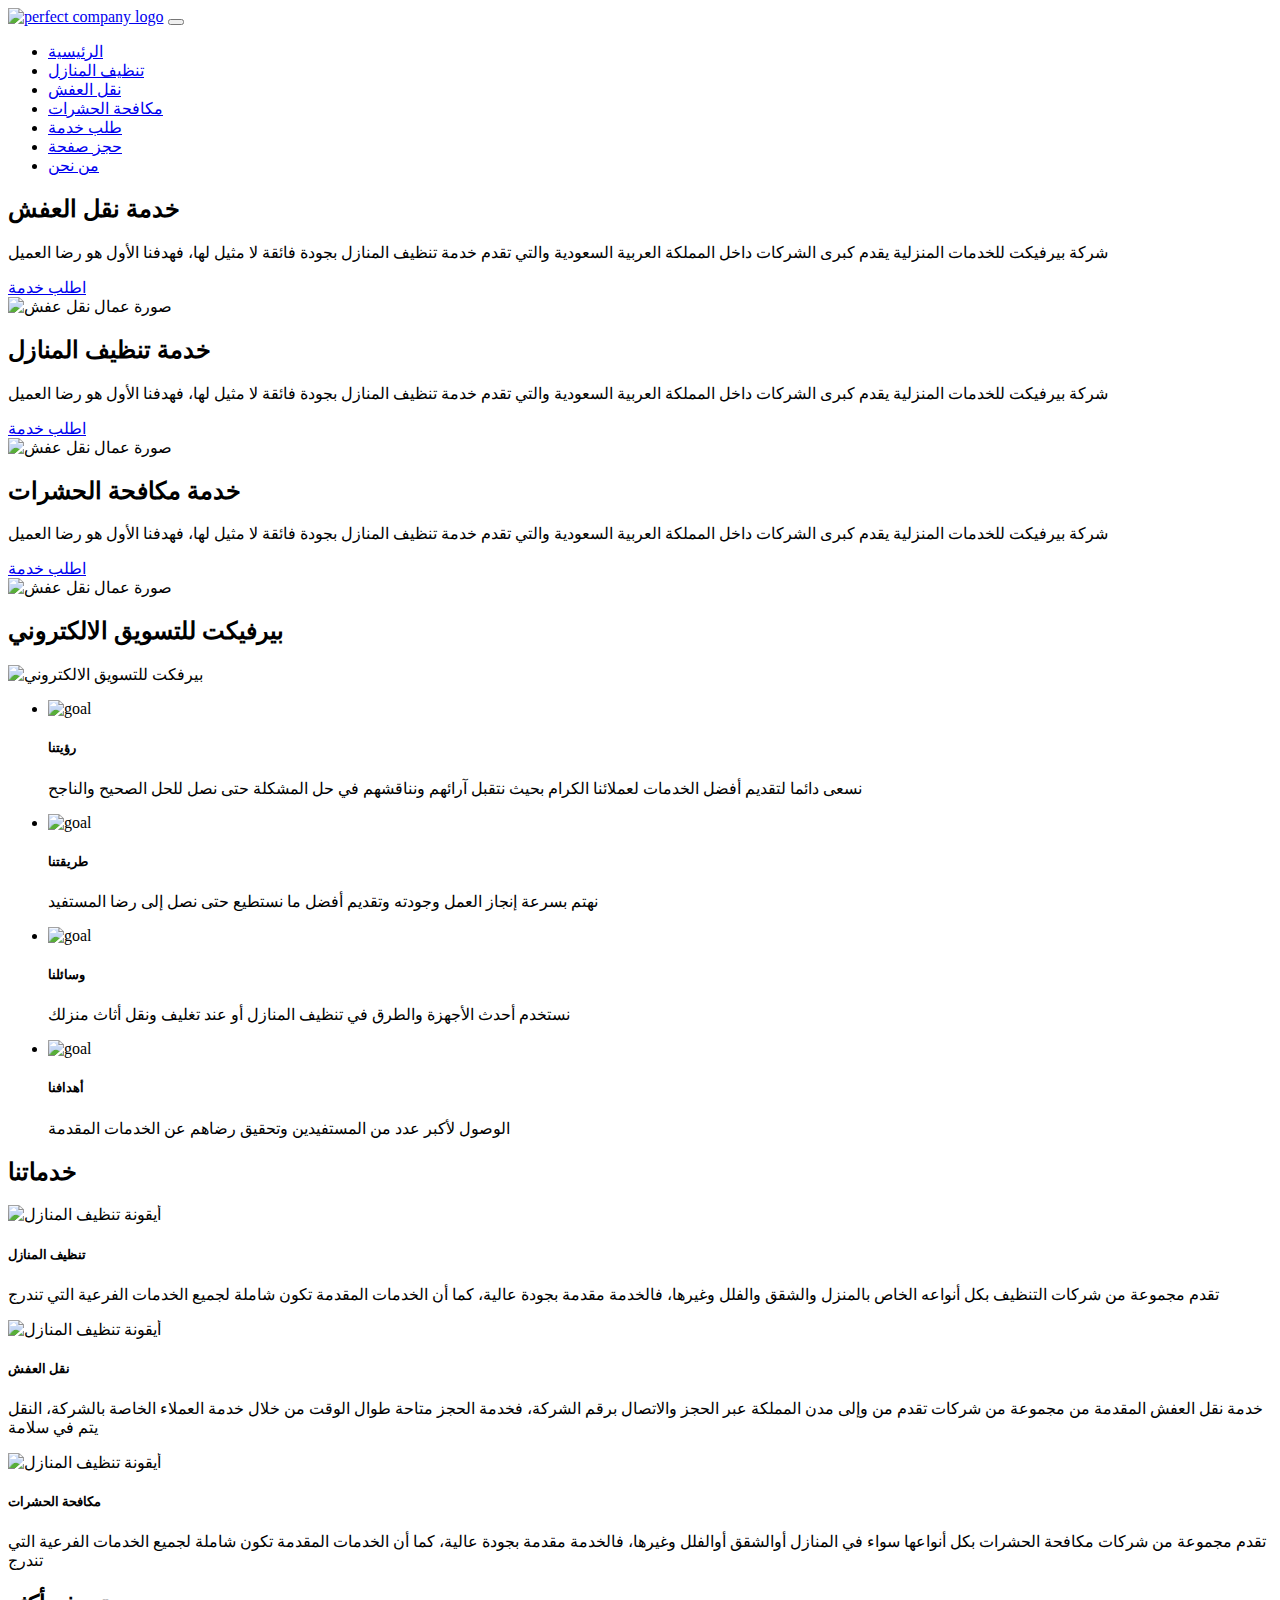
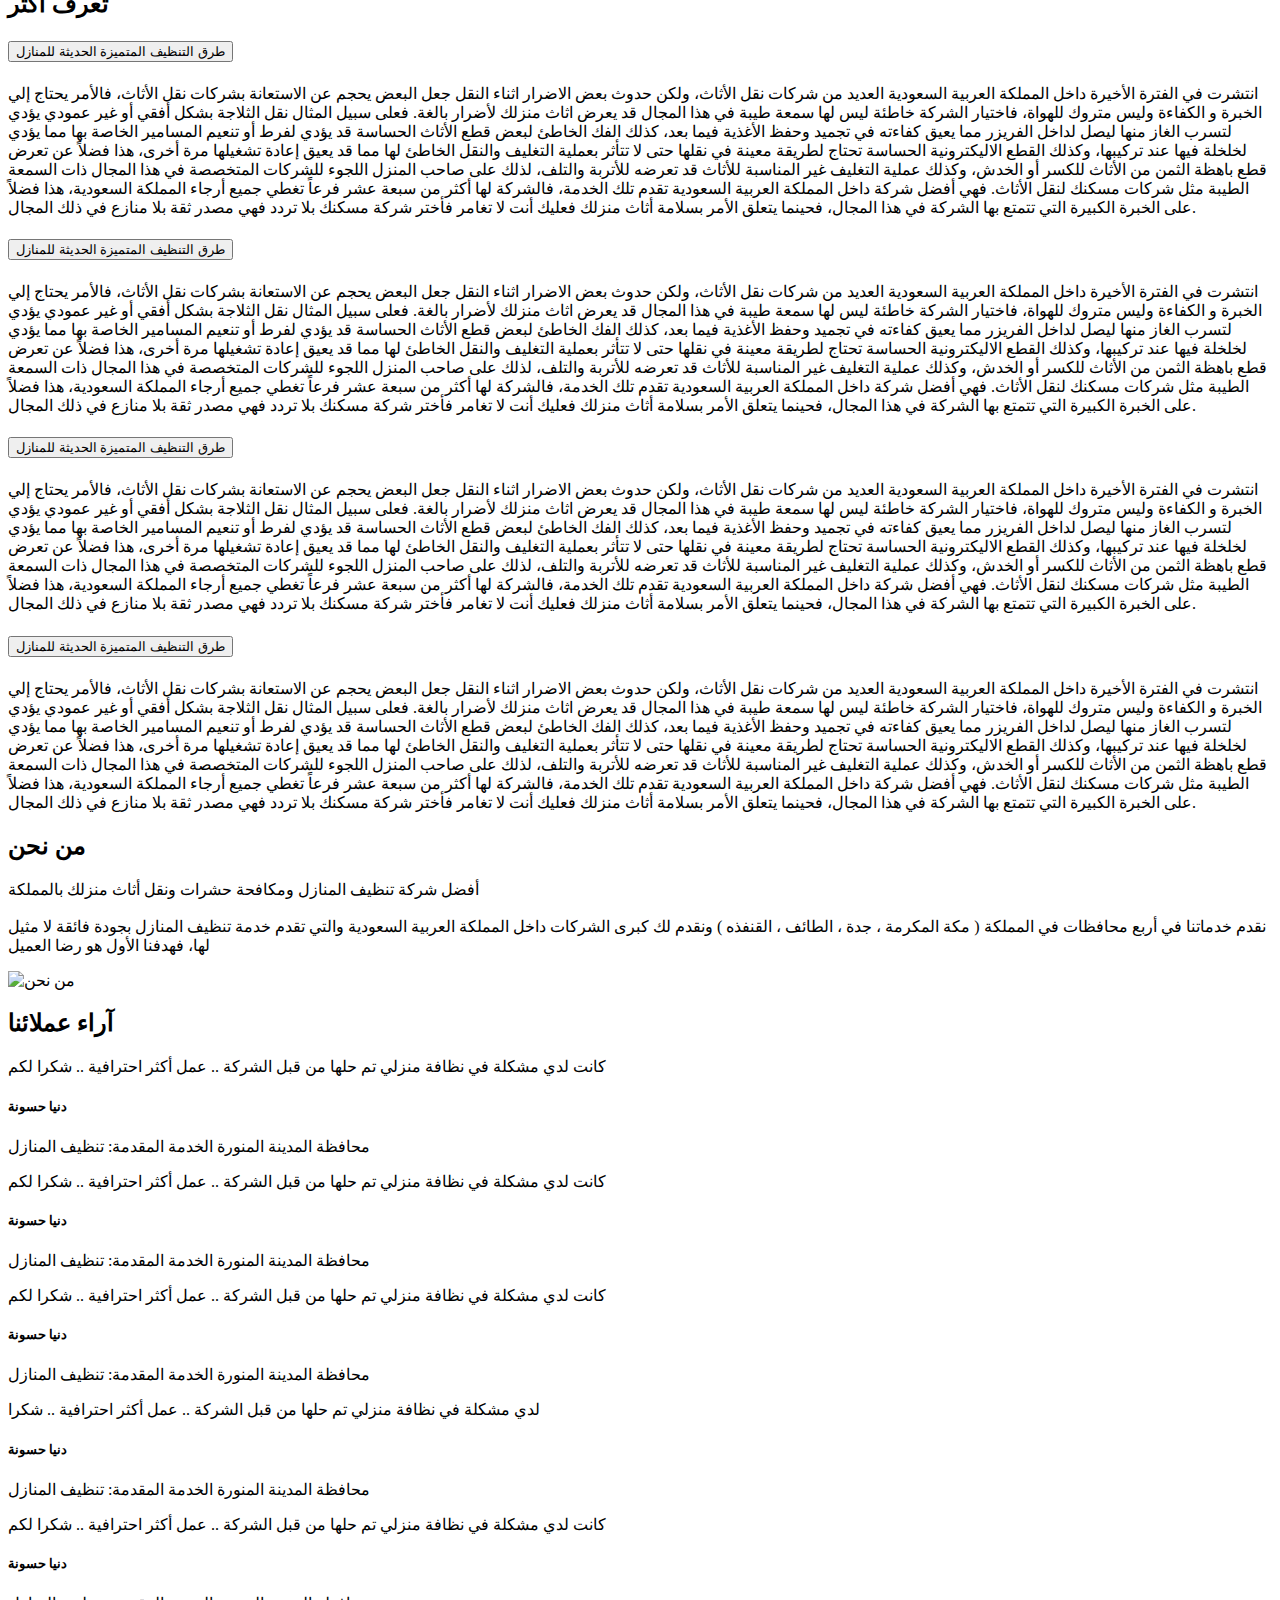
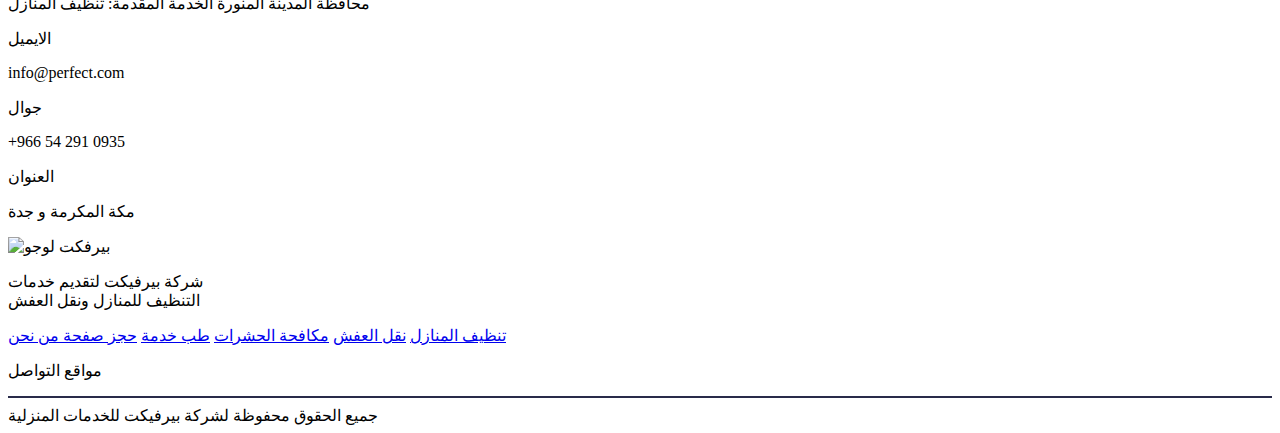
==== index.html @ 9c20b89b "First commit upload files" ====
<!DOCTYPE html>
<html lang="en">

<head>
  <meta charset="UTF-8">
  <meta name="viewport" content="width=device-width, initial-scale=1.0">
  <meta http-equiv="X-UA-Compatible" content="ie=edge">
  <link rel="stylesheet" href="css/bootstrap.css">
  <link rel="stylesheet" href="css/all.css">
  <link rel="stylesheet" href="css/owl.carousel.css">
  <link rel="stylesheet" href="css/style.css">
  <title> شركة بيرفكت</title>
</head>

<body>

  <!-- NavBar Start -->
  <nav class="navbar navbar-expand-lg navbar-light ">
    <div class="container">
      <a class="navbar-brand" href="index.html"><img src="./img/Logo - icon.png" alt="perfect company logo"></a>
      <button class="navbar-toggler" type="button" data-toggle="collapse" data-target="#navbarNavDropdown"
        aria-controls="navbarNavDropdown" aria-expanded="false" aria-label="Toggle navigation">
        <span class="navbar-toggler-icon"></span>
      </button>
      <div class="collapse navbar-collapse" id="navbarNavDropdown">
        <ul class="navbar-nav mr-auto">
          <li class="nav-item active">
            <a class="nav-link" href="index.html">الرئيسية <span class="sr-only"></span></a>
          </li>
          <li class="nav-item">
            <a class="nav-link" href="#">تنظيف المنازل </a>
          </li>
          <li class="nav-item">
            <a class="nav-link" href="#">نقل العفش</a>
          </li>
          <li class="nav-item">
            <a class="nav-link" href="#">مكافحة الحشرات </a>
          </li>
          <li class="nav-item">
            <a class="nav-link" href="Service-request.html">طلب خدمة</a>
          </li>
          <li class="nav-item">
            <a class="nav-link" href="booking.html">حجز صفحة</a>
          </li>
          <li class="nav-item">
            <a class="nav-link" href="aboutUs.html">من نحن</a>
          </li>
        </ul>
      </div>
    </div>
  </nav>

  <!-- NavBar End -->

  <!-- Header Start -->
  <header>
    <section class="slider">
      <div class="container">
        <div class="owl-carousel mt-5" id="header-slider">
          <div class="item">
            <div class="row align-items-center">
              <div class="col-md-6">
                <div class="text">
                  <h2 class="main-title">خدمة نقل العفش</h2>
                  <p>
                    شركة بيرفيكت للخدمات المنزلية يقدم كبرى الشركات داخل المملكة العربية السعودية والتي تقدم خدمة تنظيف
                    المنازل بجودة فائقة لا مثيل لها، فهدفنا الأول هو رضا العميل
                  </p>
                  <a href="#" class="btn service-btn">اطلب خدمة</a>
                </div>
              </div>
              <div class="col-md-6">
                <div class="header-img">
                  <img src="./img/move.png" alt="صورة عمال نقل عفش">
                </div>
              </div>
            </div>
          </div>
          <div class="item">
            <div class="row align-items-center">
              <div class="col-md-6">
                <div class="text">
                  <h2 class="main-title">خدمة تنظيف المنازل</h2>
                  <p>
                    شركة بيرفيكت للخدمات المنزلية يقدم كبرى الشركات داخل المملكة العربية السعودية والتي تقدم خدمة تنظيف
                    المنازل بجودة فائقة لا مثيل لها، فهدفنا الأول هو رضا العميل
                  </p>
                  <a href="#" class="service-btn btn">اطلب خدمة</a>
                </div>
              </div>
              <div class="col-md-6">
                <div class="header-img">
                  <img src="./img/cleaning.png" alt="صورة عمال نقل عفش">
                </div>
              </div>
            </div>
          </div>
          <div class="item">
            <div class="row align-items-center">
              <div class="col-md-6">
                <div class="text">
                  <h2 class="main-title">خدمة مكافحة الحشرات </h2>
                  <p>
                    شركة بيرفيكت للخدمات المنزلية يقدم كبرى الشركات داخل المملكة العربية السعودية والتي تقدم خدمة تنظيف
                    المنازل بجودة فائقة لا مثيل لها، فهدفنا الأول هو رضا العميل
                  </p>
                  <a href="#" class="service-btn btn">اطلب خدمة</a>
                </div>
              </div>
              <div class="col-md-6">
                <div class="header-img">
                  <img src="./img/Layer 0.png" alt="صورة عمال نقل عفش">
                </div>
              </div>
            </div>
          </div>
        </div>
      </div>
    </section>
  </header>
  <!-- Header End -->
  <!-- About Section Start -->
  <section class="about-sec">
    <div class="container">
      <h2 class="sub-title">بيرفيكت للتسويق الالكتروني</h2>
      <div class="row">
        <div class="col-md-6">
          <div class="about-sec-pic">
            <img src="/img/about.png" alt="بيرفكت للتسويق الالكتروني">
          </div>
        </div>
        <div class="col-md-6">
          <ul>
            <li>
              <div class="icon">
                <img src="/img/goal.png" alt="goal">
              </div>
              <div class="text">
                <h5>رؤيتنا</h5>
                <p>
                  نسعى دائما لتقديم أفضل الخدمات لعملائنا الكرام بحيث نتقبل آرائهم ونناقشهم في حل المشكلة حتى نصل للحل
                  الصحيح والناجح
                </p>
              </div>
            </li>
            <li>
              <div class="icon">
                <img src="/img/goal.png" alt="goal">
              </div>
              <div class="text">
                <h5>طريقتنا</h5>
                <p>
                  نهتم بسرعة إنجاز العمل وجودته وتقديم أفضل ما نستطيع حتى نصل إلى رضا المستفيد
                </p>
              </div>
            </li>
            <li>
              <div class="icon">
                <img src="/img/goal.png" alt="goal">
              </div>
              <div class="text">
                <h5>وسائلنا</h5>
                <p>
                  نستخدم أحدث الأجهزة والطرق في تنظيف المنازل أو عند تغليف ونقل أثاث منزلك
                </p>
              </div>
            </li>
            <li>
              <div class="icon">
                <img src="/img/goal.png" alt="goal">
              </div>
              <div class="text">
                <h5>أهدافنا</h5>
                <p>
                  الوصول لأكبر عدد من المستفيدين وتحقيق رضاهم عن الخدمات المقدمة
                </p>
              </div>
            </li>
          </ul>

        </div>
      </div>

    </div>
  </section>
  <!-- About Section End -->

  <!-- Services Section Start -->
  <section class="services-sec">
    <div class="container">
      <h2 class="sub-title">
        خدماتنا
      </h2>
      <div class="row">
        <div class="col-md-4">
          <div class="box">
            <div class="image">
              <img src="./img/clean.png" alt="أيقونة تنظيف المنازل">

            </div>
            <div class="text">

              <h5>
                تنظيف المنازل
              </h5>
              <p>
                تقدم مجموعة من شركات التنظيف بكل أنواعه الخاص بالمنزل والشقق والفلل وغيرها، فالخدمة مقدمة بجودة عالية،
                كما أن الخدمات المقدمة تكون شاملة لجميع الخدمات الفرعية التي تندرج
              </p>
              <i class="fas fa-arrow-left"></i>
            </div>
          </div>

        </div>
        <div class="col-md-4">
          <div class="box">
            <div class="image">
              <img src="./img/clean.png" alt="أيقونة تنظيف المنازل">

            </div>
            <div class="text">

              <h5>
                نقل العفش
              </h5>
              <p>
                خدمة نقل العفش المقدمة من مجموعة من شركات تقدم من وإلى مدن المملكة عبر الحجز والاتصال برقم الشركة، فخدمة
                الحجز متاحة طوال الوقت من خلال خدمة العملاء الخاصة بالشركة، النقل يتم في سلامة </p>
              <i class="fas fa-arrow-left"></i>
            </div>
          </div>
        </div>
        <div class="col-md-4">
          <div class="box">
            <div class="image">
              <img src="./img/clean.png" alt="أيقونة تنظيف المنازل">

            </div>
            <div class="text">
              <h5>
                مكافحة الحشرات
              </h5>
              <p>
                تقدم مجموعة من شركات مكافحة الحشرات بكل أنواعها سواء في المنازل أوالشقق أوالفلل وغيرها، فالخدمة مقدمة
                بجودة عالية، كما أن الخدمات المقدمة تكون شاملة لجميع الخدمات الفرعية التي تندرج
              </p>
              <i class="fas fa-arrow-left"></i>
            </div>
          </div>
        </div>
      </div>
    </div>



  </section>
  <!-- Services Section End -->

  <!-- Know more Section Start -->
  <section class="know-more-sec">
    <div class="container">
      <div class="container">
        <h2 class="sub-title">
          تعرف أكثر
        </h2>
        <div class="accordion" id="accordionExample">
          <div class="card">
            <div class="card-header" id="headingOne">
              <h5 class="mb-0 drower">
                <button class="btn" type="button" data-toggle="collapse" data-target="#collapseOne" aria-expanded="true"
                  aria-controls="collapseOne">
                  طرق التنظيف المتميزة الحديثة للمنازل
                </button>
                <i class="fas fa-arrow-circle-down  " data-toggle="collapse" data-target="#collapseOne"
                  aria-expanded="true" aria-controls="collapseOne"></i>
              </h5>
            </div>

            <div id="collapseOne" class="collapse show" aria-labelledby="headingOne" data-parent="#accordionExample">
              <div class="card-body">
                انتشرت في الفترة الأخيرة داخل المملكة العربية السعودية العديد من شركات نقل الأثاث، ولكن حدوث بعض الاضرار
                اثناء النقل جعل البعض يحجم عن الاستعانة بشركات نقل الأثاث، فالأمر يحتاج إلي الخبرة و الكفاءة وليس متروك
                للهواة، فاختيار الشركة خاطئة ليس لها سمعة طيبة في هذا المجال قد يعرض اثاث منزلك لأضرار بالغة.

                فعلى سبيل المثال نقل الثلاجة بشكل أفقي أو غير عمودي يؤدي لتسرب الغاز منها ليصل لداخل الفريزر مما يعيق
                كفاءته في تجميد وحفظ الأغذية فيما بعد، كذلك الفك الخاطئ لبعض قطع الأثاث الحساسة قد يؤدي لفرط أو تنعيم
                المسامير الخاصة بها مما يؤدي لخلخلة فيها عند تركيبها، وكذلك القطع الاليكترونية الحساسة تحتاج لطريقة
                معينة في نقلها حتى لا تتأثر بعملية التغليف والنقل الخاطئ لها مما قد يعيق إعادة تشغيلها مرة أخرى، هذا
                فضلاً عن تعرض قطع باهظة الثمن من الأثاث للكسر أو الخدش، وكذلك عملية التغليف غير المناسبة للأثاث قد تعرضه
                للأتربة والتلف، لذلك على صاحب المنزل اللجوء للشركات المتخصصة في هذا المجال ذات السمعة الطيبة مثل شركات
                مسكنك لنقل الأثاث.

                فهي أفضل شركة داخل المملكة العربية السعودية تقدم تلك الخدمة، فالشركة لها أكثر من سبعة عشر فرعاً تغطي
                جميع أرجاء المملكة السعودية، هذا فضلاً على الخبرة الكبيرة التي تتمتع بها الشركة في هذا المجال، فحينما
                يتعلق الأمر بسلامة أثاث منزلك فعليك أنت لا تغامر فأختر شركة مسكنك بلا تردد فهي مصدر ثقة بلا منازع في ذلك
                المجال.
              </div>
            </div>
          </div>
          <div class="card">
            <div class="card-header" id="headingTwo">
              <h5 class="mb-0 drower">
                <button class="btn collapsed" type="button" data-toggle="collapse" data-target="#collapseTwo"
                  aria-expanded="false" aria-controls="collapseTwo">
                  طرق التنظيف المتميزة الحديثة للمنازل
                </button>
                <i class="fas fa-arrow-circle-down  collapseThree" data-toggle="collapse" data-target="#collapseTwo"
                  aria-expanded="false" aria-controls="collapseTwo"></i>
              </h5>
            </div>
            <div id="collapseTwo" class="collapse" aria-labelledby="headingTwo" data-parent="#accordionExample">
              <div class="card-body">
                انتشرت في الفترة الأخيرة داخل المملكة العربية السعودية العديد من شركات نقل الأثاث، ولكن حدوث بعض الاضرار
                اثناء النقل جعل البعض يحجم عن الاستعانة بشركات نقل الأثاث، فالأمر يحتاج إلي الخبرة و الكفاءة وليس متروك
                للهواة، فاختيار الشركة خاطئة ليس لها سمعة طيبة في هذا المجال قد يعرض اثاث منزلك لأضرار بالغة.

                فعلى سبيل المثال نقل الثلاجة بشكل أفقي أو غير عمودي يؤدي لتسرب الغاز منها ليصل لداخل الفريزر مما يعيق
                كفاءته في تجميد وحفظ الأغذية فيما بعد، كذلك الفك الخاطئ لبعض قطع الأثاث الحساسة قد يؤدي لفرط أو تنعيم
                المسامير الخاصة بها مما يؤدي لخلخلة فيها عند تركيبها، وكذلك القطع الاليكترونية الحساسة تحتاج لطريقة
                معينة في نقلها حتى لا تتأثر بعملية التغليف والنقل الخاطئ لها مما قد يعيق إعادة تشغيلها مرة أخرى، هذا
                فضلاً عن تعرض قطع باهظة الثمن من الأثاث للكسر أو الخدش، وكذلك عملية التغليف غير المناسبة للأثاث قد تعرضه
                للأتربة والتلف، لذلك على صاحب المنزل اللجوء للشركات المتخصصة في هذا المجال ذات السمعة الطيبة مثل شركات
                مسكنك لنقل الأثاث.

                فهي أفضل شركة داخل المملكة العربية السعودية تقدم تلك الخدمة، فالشركة لها أكثر من سبعة عشر فرعاً تغطي
                جميع أرجاء المملكة السعودية، هذا فضلاً على الخبرة الكبيرة التي تتمتع بها الشركة في هذا المجال، فحينما
                يتعلق الأمر بسلامة أثاث منزلك فعليك أنت لا تغامر فأختر شركة مسكنك بلا تردد فهي مصدر ثقة بلا منازع في ذلك
                المجال.
              </div>
            </div>
          </div>
          <div class="card">
            <div class="card-header" id="headingThree">
              <h5 class="mb-0 drower">
                <button class="btn collapsed" type="button" data-toggle="collapse" data-target="#collapseThree"
                  aria-expanded="false" aria-controls="collapseThree">
                  طرق التنظيف المتميزة الحديثة للمنازل
                </button>
                <i class="fas fa-arrow-circle-down collapsed " data-toggle="collapse" data-target="#collapseThree"
                  aria-expanded="false" aria-controls="collapseThree"></i>
              </h5>
            </div>
            <div id="collapseThree" class="collapse" aria-labelledby="headingThree" data-parent="#accordionExample">
              <div class="card-body">
                انتشرت في الفترة الأخيرة داخل المملكة العربية السعودية العديد من شركات نقل الأثاث، ولكن حدوث بعض الاضرار
                اثناء النقل جعل البعض يحجم عن الاستعانة بشركات نقل الأثاث، فالأمر يحتاج إلي الخبرة و الكفاءة وليس متروك
                للهواة، فاختيار الشركة خاطئة ليس لها سمعة طيبة في هذا المجال قد يعرض اثاث منزلك لأضرار بالغة.

                فعلى سبيل المثال نقل الثلاجة بشكل أفقي أو غير عمودي يؤدي لتسرب الغاز منها ليصل لداخل الفريزر مما يعيق
                كفاءته في تجميد وحفظ الأغذية فيما بعد، كذلك الفك الخاطئ لبعض قطع الأثاث الحساسة قد يؤدي لفرط أو تنعيم
                المسامير الخاصة بها مما يؤدي لخلخلة فيها عند تركيبها، وكذلك القطع الاليكترونية الحساسة تحتاج لطريقة
                معينة في نقلها حتى لا تتأثر بعملية التغليف والنقل الخاطئ لها مما قد يعيق إعادة تشغيلها مرة أخرى، هذا
                فضلاً عن تعرض قطع باهظة الثمن من الأثاث للكسر أو الخدش، وكذلك عملية التغليف غير المناسبة للأثاث قد تعرضه
                للأتربة والتلف، لذلك على صاحب المنزل اللجوء للشركات المتخصصة في هذا المجال ذات السمعة الطيبة مثل شركات
                مسكنك لنقل الأثاث.

                فهي أفضل شركة داخل المملكة العربية السعودية تقدم تلك الخدمة، فالشركة لها أكثر من سبعة عشر فرعاً تغطي
                جميع أرجاء المملكة السعودية، هذا فضلاً على الخبرة الكبيرة التي تتمتع بها الشركة في هذا المجال، فحينما
                يتعلق الأمر بسلامة أثاث منزلك فعليك أنت لا تغامر فأختر شركة مسكنك بلا تردد فهي مصدر ثقة بلا منازع في ذلك
                المجال.
              </div>
            </div>
          </div>
          <div class="card">
            <div class="card-header" id="headingFour">
              <h5 class="mb-0 drower">
                <button class="btn collapsed" type="button" data-toggle="collapse" data-target="#collapseFour"
                  aria-expanded="false" aria-controls="collapseFour">
                  طرق التنظيف المتميزة الحديثة للمنازل
                </button>
                <i class="fas fa-arrow-circle-down collapsed " data-toggle="collapse" data-target="#collapseFour"
                  aria-expanded="false" aria-controls="collapseFour"></i>
              </h5>
            </div>
            <div id="collapseFour" class="collapse" aria-labelledby="headingFour" data-parent="#accordionExample">
              <div class="card-body">
                انتشرت في الفترة الأخيرة داخل المملكة العربية السعودية العديد من شركات نقل الأثاث، ولكن حدوث بعض الاضرار
                اثناء النقل جعل البعض يحجم عن الاستعانة بشركات نقل الأثاث، فالأمر يحتاج إلي الخبرة و الكفاءة وليس متروك
                للهواة، فاختيار الشركة خاطئة ليس لها سمعة طيبة في هذا المجال قد يعرض اثاث منزلك لأضرار بالغة.

                فعلى سبيل المثال نقل الثلاجة بشكل أفقي أو غير عمودي يؤدي لتسرب الغاز منها ليصل لداخل الفريزر مما يعيق
                كفاءته في تجميد وحفظ الأغذية فيما بعد، كذلك الفك الخاطئ لبعض قطع الأثاث الحساسة قد يؤدي لفرط أو تنعيم
                المسامير الخاصة بها مما يؤدي لخلخلة فيها عند تركيبها، وكذلك القطع الاليكترونية الحساسة تحتاج لطريقة
                معينة في نقلها حتى لا تتأثر بعملية التغليف والنقل الخاطئ لها مما قد يعيق إعادة تشغيلها مرة أخرى، هذا
                فضلاً عن تعرض قطع باهظة الثمن من الأثاث للكسر أو الخدش، وكذلك عملية التغليف غير المناسبة للأثاث قد تعرضه
                للأتربة والتلف، لذلك على صاحب المنزل اللجوء للشركات المتخصصة في هذا المجال ذات السمعة الطيبة مثل شركات
                مسكنك لنقل الأثاث.

                فهي أفضل شركة داخل المملكة العربية السعودية تقدم تلك الخدمة، فالشركة لها أكثر من سبعة عشر فرعاً تغطي
                جميع أرجاء المملكة السعودية، هذا فضلاً على الخبرة الكبيرة التي تتمتع بها الشركة في هذا المجال، فحينما
                يتعلق الأمر بسلامة أثاث منزلك فعليك أنت لا تغامر فأختر شركة مسكنك بلا تردد فهي مصدر ثقة بلا منازع في ذلك
                المجال.
              </div>
            </div>
          </div>
        </div>
      </div>
    </div>


  </section>
  <!-- Know more Section End -->

  <!-- About Us Section Start -->
  <section class="aboutUs-sec">
    <div class="container">
      <h2 class="sub-title">
        من نحن
      </h2>
      <div class="row">
        <div class="col-md-6">
          <p class="text">
            أفضل شركة تنظيف المنازل ومكافحة حشرات ونقل أثاث منزلك بالمملكة
            <br>
            <br>
            نقدم خدماتنا في أربع محافظات في المملكة ( مكة المكرمة ، جدة ، الطائف ، القنفذه )
            ونقدم لك كبرى الشركات داخل المملكة العربية السعودية والتي تقدم خدمة تنظيف المنازل بجودة فائقة لا مثيل لها،
            فهدفنا الأول هو رضا العميل
          </p>
        </div>
        <div class="col-md-6">
          <div class="img">
            <img src="/img/we.png" alt="من نحن">
          </div>
        </div>

      </div>
    </div>
  </section>
  <!-- About Us Section End -->

  <!-- Rating Section Start -->
  <section class="rating-sec">
    <div class="container">
      <h2 class="sub-title">
        آراء عملائنا
      </h2>
      <div class="owl-carousel" id="rating-slider">
        <div class="item">
          <div class="card">
            <p class="card-text">
              كانت لدي مشكلة في نظافة منزلي تم حلها من قبل الشركة .. عمل أكثر احترافية .. شكرا لكم
              <i class="fas fa-quote-left"></i>
            </p>
            <h5 class="card-title">
              دنيا حسونة
            </h5>
            <span>
              محافظة المدينة المنورة
            </span>
            <span>
              الخدمة المقدمة: تنظيف المنازل
            </span>

            <div class="stars">
              <i class="fas fa-star"></i>
              <i class="fas fa-star"></i>
              <i class="fas fa-star"></i>
              <i class="fas fa-star"></i>
              <i class="fas fa-star"></i>
            </div>
          </div>
        </div>
        <div class="item">
          <div class="card">
            <p class="card-text">
              كانت لدي مشكلة في نظافة منزلي تم حلها من قبل الشركة .. عمل أكثر احترافية .. شكرا لكم
              <i class="fas fa-quote-left"></i>
            </p>
            <h5 class="card-title">
              دنيا حسونة
            </h5>
            <span>
              محافظة المدينة المنورة
            </span>
            <span>
              الخدمة المقدمة: تنظيف المنازل
            </span>
            <div class="stars">
              <i class="fas fa-star"></i>
              <i class="fas fa-star"></i>
              <i class="fas fa-star"></i>
              <i class="fas fa-star"></i>
              <i class="fas fa-star"></i>
            </div>
          </div>
        </div>
        <div class="item">
          <div class="card">
            <p class="card-text">
              كانت لدي مشكلة في نظافة منزلي تم حلها من قبل الشركة .. عمل أكثر احترافية .. شكرا لكم
              <i class="fas fa-quote-left"></i>
            </p>
            <h5 class="card-title">
              دنيا حسونة
            </h5>
            <span>
              محافظة المدينة المنورة
            </span>
            <span>
              الخدمة المقدمة: تنظيف المنازل
            </span>
            <div class="stars">
              <i class="fas fa-star"></i>
              <i class="fas fa-star"></i>
              <i class="fas fa-star"></i>
              <i class="fas fa-star"></i>
              <i class="fas fa-star"></i>
            </div>
          </div>
        </div>
        <div class="item">
          <div class="card">
            <p class="card-text">
              لدي مشكلة في نظافة منزلي تم حلها من قبل الشركة .. عمل أكثر احترافية .. شكرا
              <i class="fas fa-quote-left"></i>
            </p>
            <h5 class="card-title">
              دنيا حسونة
            </h5>
            <span>
              محافظة المدينة المنورة
            </span>
            <span>
              الخدمة المقدمة: تنظيف المنازل
            </span>
            <div class="stars">
              <i class="fas fa-star"></i>
              <i class="fas fa-star"></i>
              <i class="fas fa-star"></i>
              <i class="fas fa-star"></i>
              <i class="fas fa-star"></i>
            </div>
          </div>
        </div>
        <div class="item">
          <div class="card">
            <p class="card-text">
              كانت لدي مشكلة في نظافة منزلي تم حلها من قبل الشركة .. عمل أكثر احترافية .. شكرا لكم
              <i class="fas fa-quote-left"></i>
            </p>
            <h5 class="card-title">
              دنيا حسونة
            </h5>
            <span>
              محافظة المدينة المنورة
            </span>
            <span>
              الخدمة المقدمة: تنظيف المنازل
            </span>
            <div class="stars">
              <i class="fas fa-star"></i>
              <i class="fas fa-star"></i>
              <i class="fas fa-star"></i>
              <i class="fas fa-star"></i>
              <i class="fas fa-star"></i>
            </div>
          </div>
        </div>
      </div>

    </div>
  </section>
  <!-- Rating Section End -->

  <!-- Footer Section Start -->

  <footer>
    <div class="container">
      <div class="row">
        <div class="col-md-4">
          <div class="cards">
            <div class="contact-card">
              <div class="icons">
                <i class="far fa-envelope"></i>
              </div>
              <div class="text">
                <p class="title">
                  الايميل
                </p>
                <p>
                  info@perfect.com
                </p>
              </div>
            </div>
          </div>

        </div>
        <div class="col-md-4">
          <div class="cards">
            <div class="contact-card">
              <div class="icons">
                <i class="fas fa-phone"></i>
              </div>
              <div class="text">
                <p class="title">
                  جوال
                </p>
                <p>
                  +966 54 291 0935
                </p>
              </div>
            </div>
          </div>

        </div>
        <div class="col-md-4">
          <div class="cards">
            <div class="contact-card">
              <div class="icons">
                <i class="fas fa-map-marker-alt"></i>
              </div>
              <div class="text">
                <p class="title">
                  العنوان
                </p>
                <p>
                  مكة المكرمة و جدة
                </p>
              </div>
            </div>
          </div>
        </div>
      </div>
      <div class="row">
        <div class="col-md-3">
          <div class="company-logo">
            <img src="/img/perfectLogo.png" alt="بيرفكت لوجو">
            <p>
              شركة بيرفيكت لتقديم خدمات
              <br>
              التنظيف للمنازل ونقل العفش
            </p>
          </div>
        </div>
        <div class="col-md-6">
          <div class="nav-items">
            <a href="#">تنظيف المنازل</a>
            <a href="#">نقل العفش</a>
            <a href="#">مكافحة الحشرات</a>
            <a href="#">طب خدمة</a>
            <a href="#">حجز صفحة </a>
            <a href="#">من نحن</a>
          </div>
        </div>
        <div class="col-md-3">
          <div class="social-media">
            <p>
              مواقع التواصل
            </p>
            <div class="icons">
              <i class="fab fa-facebook-square"></i>
              <i class="fab fa-twitter-square"></i>
              <i class="fab fa-instagram"></i>
            </div>
          </div>

        </div>
      </div>
      <hr color="#292b4a">
      <span class="copy-rights">جميع الحقوق محفوظة لشركة بيرفيكت للخدمات المنزلية</span>
    </div>
  </footer>
  <!-- Footer Section End -->

  <script src="./js/jquery-3.4.1.min.js"></script>
  <script src="./js/owl.carousel.min.js"></script>
  <script src="./js/bootstrap.min.js"></script>
  <script src="./js/main.js"></script>
</body>

</html>
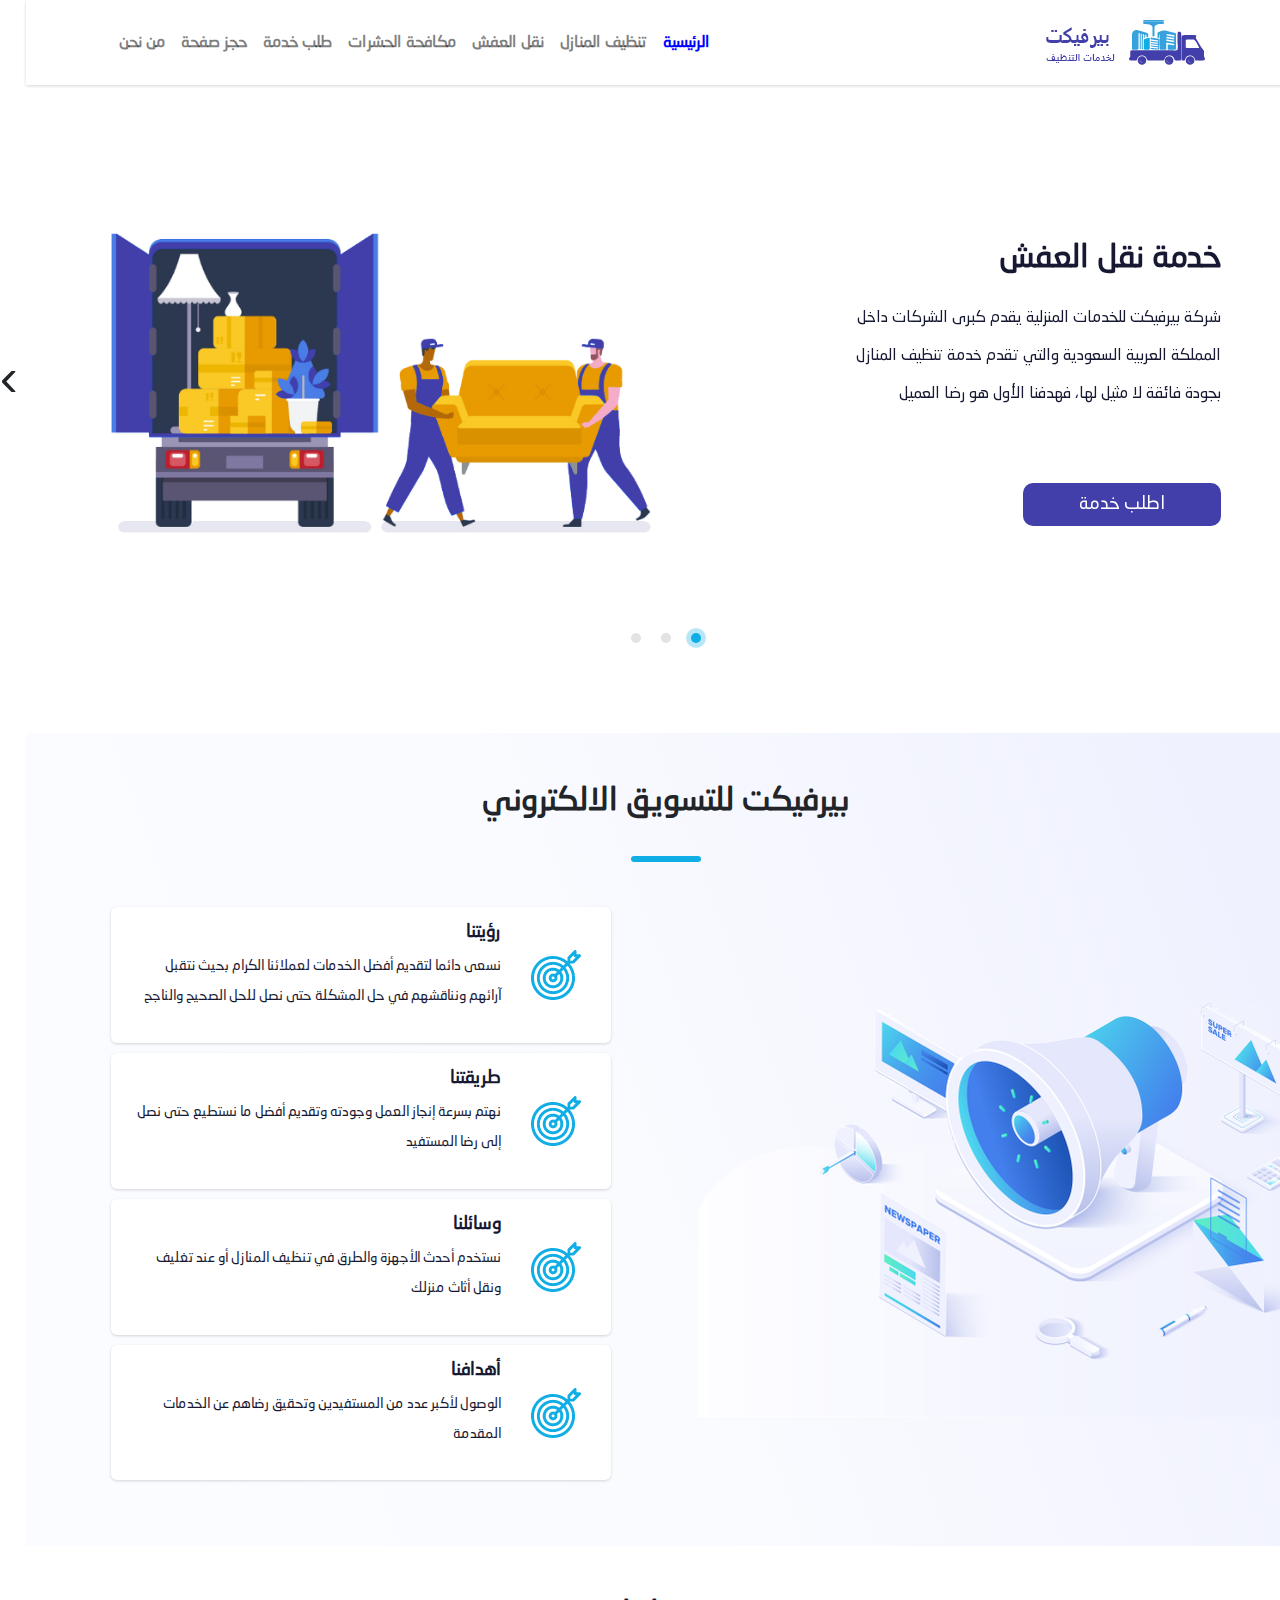
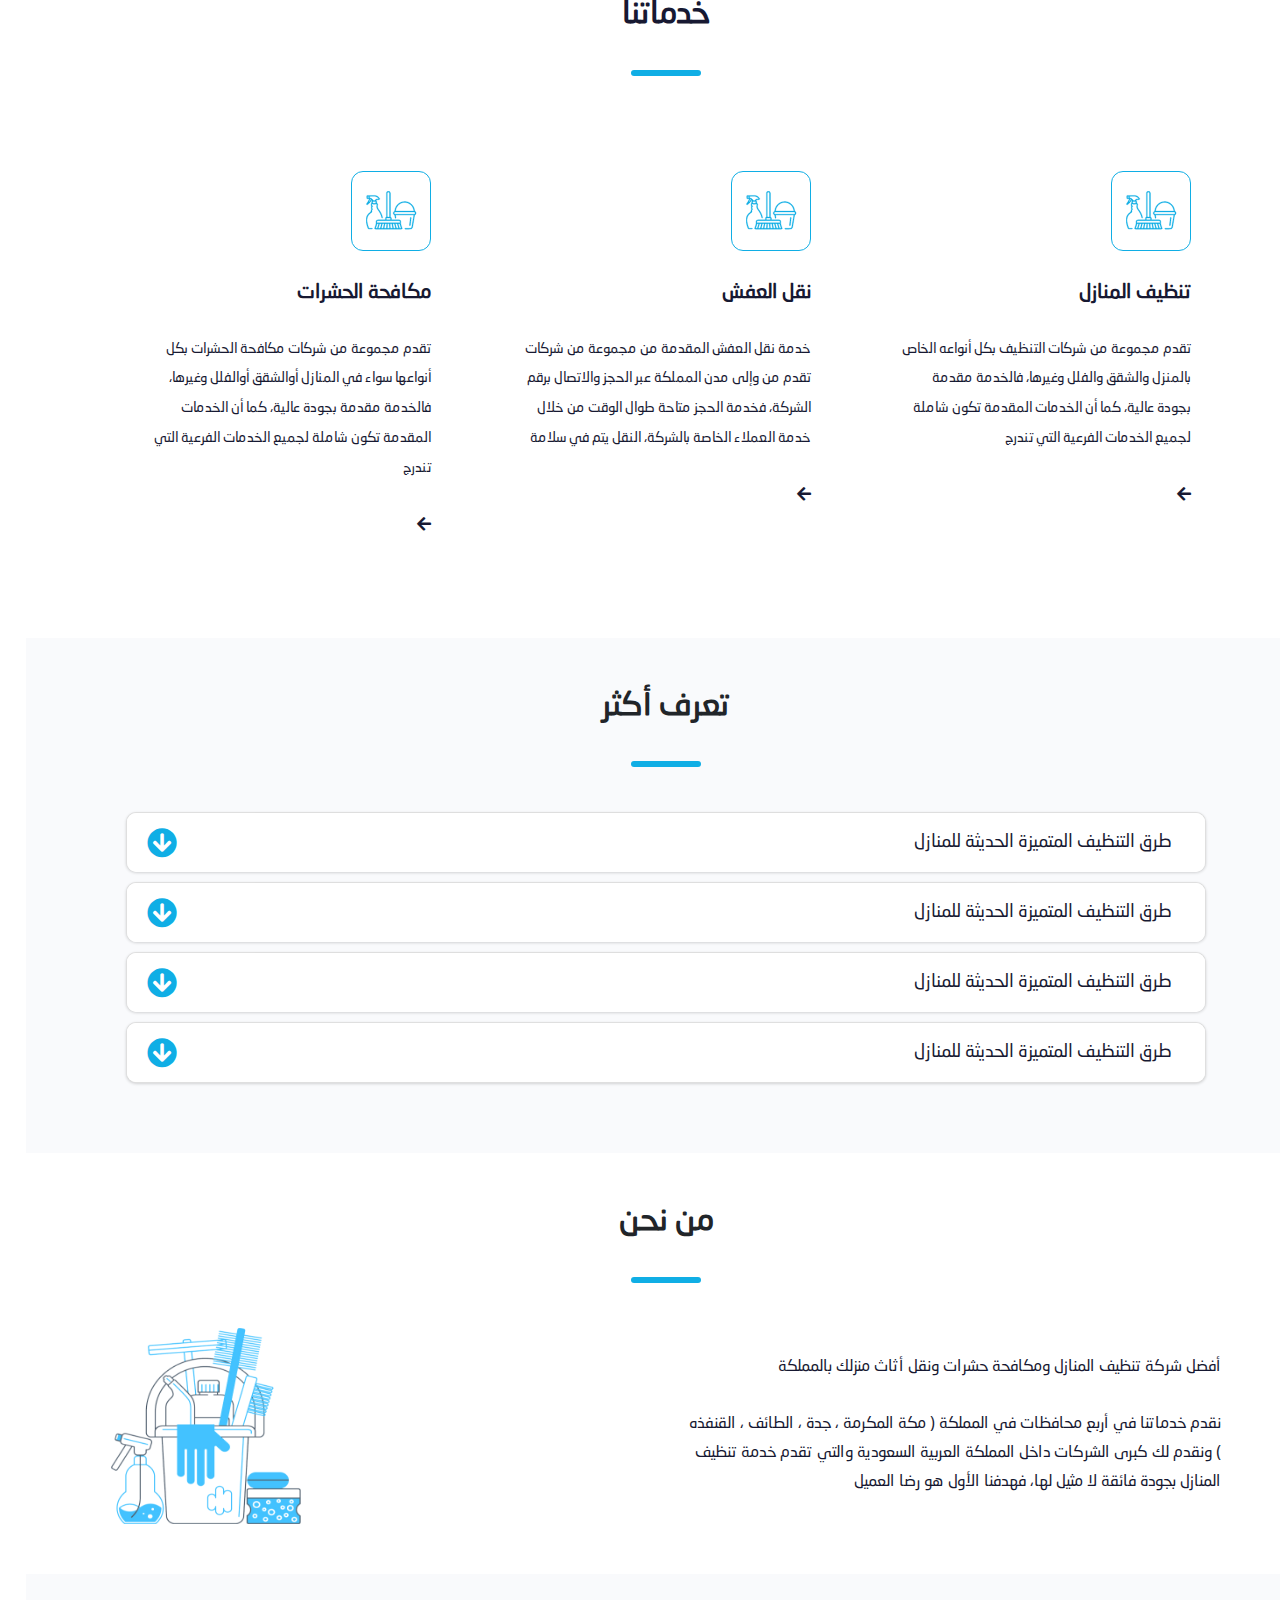
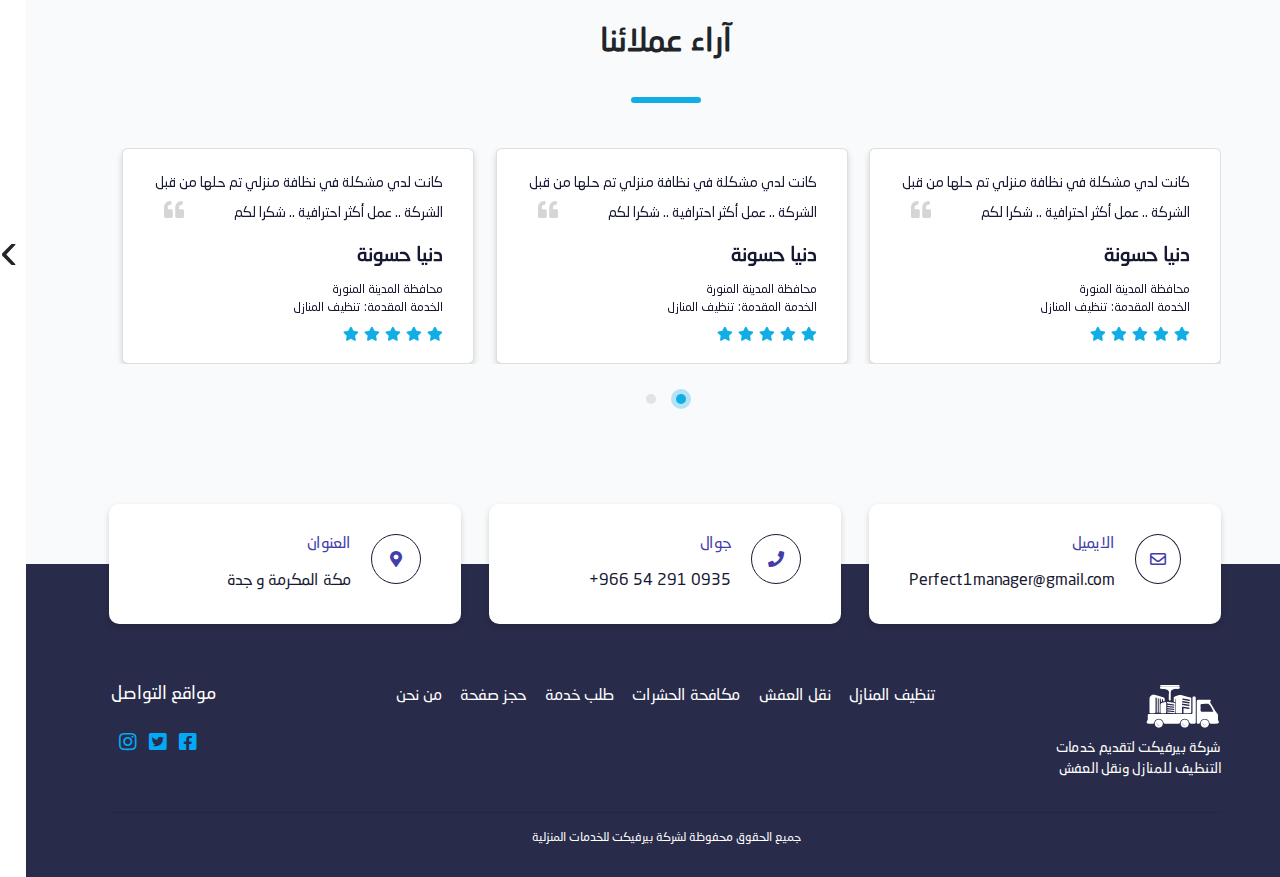
==== commit a1416a02: "edit contact info. links" ====
--- a/index.html
+++ b/index.html
@@ -66,7 +66,7 @@
                     شركة بيرفيكت للخدمات المنزلية يقدم كبرى الشركات داخل المملكة العربية السعودية والتي تقدم خدمة تنظيف
                     المنازل بجودة فائقة لا مثيل لها، فهدفنا الأول هو رضا العميل
                   </p>
-                  <a href="#" class="btn service-btn">اطلب خدمة</a>
+                  <a href="/Service-request.html" class="btn service-btn">اطلب خدمة</a>
                 </div>
               </div>
               <div class="col-md-6">
@@ -579,7 +579,7 @@
                   الايميل
                 </p>
                 <p>
-                  info@perfect.com
+                  Perfect1manager@gmail.com
                 </p>
               </div>
             </div>
@@ -596,7 +596,7 @@
                 <p class="title">
                   جوال
                 </p>
-                <p>
+                <p style="direction: ltr;">
                   +966 54 291 0935
                 </p>
               </div>
@@ -638,9 +638,9 @@
             <a href="#">تنظيف المنازل</a>
             <a href="#">نقل العفش</a>
             <a href="#">مكافحة الحشرات</a>
-            <a href="#">طب خدمة</a>
-            <a href="#">حجز صفحة </a>
-            <a href="#">من نحن</a>
+            <a href="/Service-request.html">طلب خدمة</a>
+            <a href="/booking.html">حجز صفحة </a>
+            <a href="/aboutUs.html">من نحن</a>
           </div>
         </div>
         <div class="col-md-3">
@@ -649,9 +649,12 @@
               مواقع التواصل
             </p>
             <div class="icons">
-              <i class="fab fa-facebook-square"></i>
-              <i class="fab fa-twitter-square"></i>
-              <i class="fab fa-instagram"></i>
+              <a
+                href="https://www.facebook.com/%D8%A8%D9%8A%D8%B1%D9%8A%D9%81%D9%83%D8%AA-103071994468440/?modal=admin_todo_tour">
+                <i class="fab fa-facebook-square"></i></a>
+              <a href="https://twitter.com/perfect_comp">
+                <i class="fab fa-twitter-square"></i></a>
+              <a href="#"> <i class="fab fa-instagram"></i></a>
             </div>
           </div>
 
--- a/css/style.css
+++ b/css/style.css
@@ -0,0 +1,875 @@
+@font-face {
+  font-family: NeoSansArabic;
+  src: url(../webfonts/NeoSansArabic.ttf);
+}
+
+body {
+  direction: rtl;
+  font-family: 'NeoSansArabic', sans-serif;
+}
+
+.sub-title {
+  padding-top: 50px;
+  text-align: center;
+  position: relative;
+  margin-bottom: 70px;
+  padding-bottom: 15px;
+  font-size: 32px;
+  font-weight: 700;
+  line-height: 1.22;
+}
+
+.sub-title:after {
+  content: '';
+  position: absolute;
+  bottom: -25px;
+  left: 50%;
+  -webkit-transform: translateX(-50%);
+          transform: translateX(-50%);
+  width: 70px;
+  height: 6px;
+  background-color: #10aee5;
+  border-radius: 4px;
+}
+
+.navbar {
+  height: 85px;
+  -webkit-box-shadow: 0 1px 3px 0 rgba(0, 0, 0, 0.16);
+          box-shadow: 0 1px 3px 0 rgba(0, 0, 0, 0.16);
+  background-color: #ffffff;
+  font-weight: 600;
+  line-height: 1;
+  color: #000000;
+}
+
+.navbar .nav-item.active .nav-link {
+  color: blue;
+  font-weight: 900;
+}
+
+#header-slider .owl-nav {
+  position: absolute;
+  -webkit-transform: translateY(-50%);
+          transform: translateY(-50%);
+  display: -webkit-box;
+  display: -ms-flexbox;
+  display: flex;
+  width: 100%;
+  -webkit-box-pack: justify;
+      -ms-flex-pack: justify;
+          justify-content: space-between;
+  font-weight: 100;
+  top: 50%;
+  width: 120%;
+  left: -10%;
+}
+
+#header-slider .owl-nav button {
+  outline: none;
+  font-size: 50px;
+}
+
+#header-slider .owl-dots {
+  position: absolute;
+  left: 50%;
+  display: -webkit-box;
+  display: -ms-flexbox;
+  display: flex;
+  -webkit-transform: translateX(-50%);
+          transform: translateX(-50%);
+}
+
+#header-slider .owl-dots button {
+  width: 10px;
+  height: 10px;
+  border-radius: 50%;
+  margin: 0 10px;
+  outline: none;
+  background: #e3e3e3;
+}
+
+#header-slider .owl-dots button.active {
+  background-color: #10aee5;
+  -webkit-box-shadow: 0 0 0 5px rgba(16, 174, 229, 0.3);
+          box-shadow: 0 0 0 5px rgba(16, 174, 229, 0.3);
+}
+
+#header-slider .item .text {
+  text-align: right;
+}
+
+#header-slider .item .text .main-title {
+  font-size: 32px;
+  font-weight: bold;
+  line-height: 1.22;
+  color: #171932;
+}
+
+#header-slider .item .text p {
+  font-size: 16px;
+  line-height: 2.38;
+  color: #171932;
+  max-width: 400px;
+  margin-bottom: 70px;
+  margin-top: 20px;
+}
+
+#header-slider .item .text .service-btn {
+  padding: 10px 55px;
+  border-radius: 10px;
+  background-color: #423eaa;
+  font-size: 18px;
+  line-height: 1.2;
+  color: #ffffff;
+}
+
+#header-slider .item .header-img {
+  display: -webkit-box;
+  display: -ms-flexbox;
+  display: flex;
+  -webkit-box-align: center;
+      -ms-flex-align: center;
+          align-items: center;
+}
+
+#header-slider .item .header-img img {
+  -o-object-fit: contain;
+     object-fit: contain;
+  height: 500px;
+}
+
+.about-sec {
+  background-image: linear-gradient(70deg, #fbfcff, #fafbff 47%, #eff1fe 93%);
+  margin-top: 100px;
+}
+
+.about-sec .about-sec-pic {
+  margin-right: -25%;
+  width: 658px;
+  height: 600px;
+  -o-object-fit: contain;
+     object-fit: contain;
+  display: -webkit-box;
+  display: -ms-flexbox;
+  display: flex;
+  -webkit-box-align: center;
+      -ms-flex-align: center;
+          align-items: center;
+}
+
+.about-sec ul {
+  padding-bottom: 40px;
+}
+
+.about-sec ul li {
+  display: -webkit-box;
+  display: -ms-flexbox;
+  display: flex;
+  border-radius: 6px;
+  -webkit-box-shadow: 0 1px 3px 0 rgba(0, 0, 0, 0.16);
+          box-shadow: 0 1px 3px 0 rgba(0, 0, 0, 0.16);
+  background-color: #ffffff;
+  margin-bottom: 10px;
+}
+
+.about-sec ul li .icon {
+  -ms-flex-item-align: center;
+      -ms-grid-row-align: center;
+      align-self: center;
+  margin-right: 30px;
+}
+
+.about-sec ul li .text {
+  padding: 15px 0 15px 20px;
+  text-align: right;
+  margin-right: 30px;
+  text-align: right;
+  color: #171932;
+}
+
+.about-sec ul li .text h5 {
+  font-size: 18px;
+  font-weight: 700;
+  line-height: 1.22;
+}
+
+.about-sec ul li .text p {
+  font-size: 14px;
+  line-height: 2.14;
+}
+
+.services-sec {
+  text-align: right;
+  color: #171932;
+  margin-bottom: 50px;
+}
+
+.services-sec .box {
+  background-color: #ffffff;
+  border-radius: 12px;
+  padding: 50px 30px;
+}
+
+.services-sec .box .image {
+  display: -webkit-box;
+  display: -ms-flexbox;
+  display: flex;
+  -webkit-box-align: center;
+      -ms-flex-align: center;
+          align-items: center;
+  -webkit-box-pack: center;
+      -ms-flex-pack: center;
+          justify-content: center;
+  width: 80px;
+  height: 80px;
+  border-radius: 12px;
+  border: solid 1px #10aee5;
+  margin-bottom: 30px;
+  background-color: #ffffff;
+}
+
+.services-sec .box .text h5 {
+  font-size: 20px;
+  font-weight: 700;
+  line-height: 1.2;
+  margin-bottom: 30px;
+}
+
+.services-sec .box .text p {
+  font-size: 14px;
+  line-height: 2.14;
+  margin-bottom: 30px;
+}
+
+.box:hover {
+  background-color: #10aee5;
+  color: #ffffff;
+}
+
+.know-more-sec {
+  background-color: #f9fafc;
+  text-align: right;
+}
+
+.know-more-sec .accordion {
+  padding-bottom: 60px;
+}
+
+.know-more-sec .accordion .card {
+  margin-bottom: 10px;
+  border-radius: 10px;
+  -webkit-box-shadow: 0 1px 3px 0 rgba(0, 0, 0, 0.16);
+          box-shadow: 0 1px 3px 0 rgba(0, 0, 0, 0.16);
+  background-color: #ffffff !important;
+}
+
+.know-more-sec .accordion .card .card-header {
+  background: #ffffff;
+}
+
+.know-more-sec .accordion .card .card-header .drower {
+  display: -webkit-box;
+  display: -ms-flexbox;
+  display: flex;
+  -webkit-box-align: center;
+      -ms-flex-align: center;
+          align-items: center;
+  -webkit-box-pack: justify;
+      -ms-flex-pack: justify;
+          justify-content: space-between;
+}
+
+.know-more-sec .accordion .card .card-header .drower button {
+  font-size: 18px;
+  line-height: 1.17;
+  color: #171932;
+}
+
+.know-more-sec .accordion .card .card-header .drower i {
+  font-size: 30px;
+  color: #10aee5;
+}
+
+.know-more-sec .accordion .card .card-header h5 button[aria-expanded="false"] ~ i {
+  -webkit-transform-origin: center center;
+          transform-origin: center center;
+  -webkit-transform: rotate(0);
+          transform: rotate(0);
+  -webkit-transition: all 0.3s;
+  transition: all 0.3s;
+}
+
+.know-more-sec .accordion .card .card-header h5 button[aria-expanded="true"] ~ i {
+  -webkit-transform-origin: center center;
+          transform-origin: center center;
+  -webkit-transform: rotate(180deg);
+          transform: rotate(180deg);
+  -webkit-transition: all 0.3s;
+  transition: all 0.3s;
+}
+
+.know-more-sec .accordion .card .card-body {
+  font-size: 14px;
+  line-height: 1.71;
+  color: #171932;
+}
+
+.know-more-sec .accordion .card:not(:first-of-type) {
+  border-radius: 10px;
+}
+
+.aboutUs-sec {
+  margin-bottom: 50px;
+}
+
+.aboutUs-sec .text {
+  text-align: right;
+  font-size: 16px;
+  line-height: 1.81;
+  color: #161831;
+  margin-top: 25px;
+}
+
+.aboutUs-sec img {
+  -o-object-fit: contain;
+     object-fit: contain;
+  opacity: 0.9;
+  text-align: center;
+}
+
+.rating-sec {
+  padding-bottom: 200px;
+  position: relative;
+  background-color: #f9fafc;
+}
+
+.rating-sec .card {
+  width: 352px;
+  height: 216px;
+  border-radius: 6px;
+  -webkit-box-shadow: 0 3px 6px 0 rgba(0, 0, 0, 0.16);
+          box-shadow: 0 3px 6px 0 rgba(0, 0, 0, 0.16);
+  background-color: #ffffff;
+  text-align: right;
+  color: #171932;
+  font-size: 14px;
+  padding: 20px 30px;
+}
+
+.rating-sec .card .card-text {
+  line-height: 2.14;
+}
+
+.rating-sec .card .card-text i {
+  padding-right: 47px;
+  font-size: 20px;
+  color: #80808054;
+}
+
+.rating-sec .card .card-title {
+  font-weight: 700;
+  line-height: 1.21;
+}
+
+.rating-sec .card span {
+  font-size: 12px;
+}
+
+.rating-sec .stars {
+  padding-top: 10px;
+  display: -webkit-box;
+  display: -ms-flexbox;
+  display: flex;
+  font-size: 14px;
+  color: #10aee5;
+}
+
+.rating-sec .stars i {
+  padding-left: 5px;
+}
+
+.rating-sec #rating-slider {
+  position: relative;
+}
+
+.rating-sec #rating-slider .owl-nav {
+  position: absolute;
+  -webkit-transform: translateY(-50%);
+          transform: translateY(-50%);
+  display: -webkit-box;
+  display: -ms-flexbox;
+  display: flex;
+  width: 100%;
+  -webkit-box-pack: justify;
+      -ms-flex-pack: justify;
+          justify-content: space-between;
+  font-weight: 100;
+  top: 50%;
+  width: 120%;
+  left: -10%;
+}
+
+.rating-sec #rating-slider .owl-nav button {
+  outline: none;
+  font-size: 50px;
+}
+
+.rating-sec #rating-slider .owl-dots {
+  position: absolute;
+  left: 50%;
+  display: -webkit-box;
+  display: -ms-flexbox;
+  display: flex;
+  -webkit-transform: translateX(-50%);
+          transform: translateX(-50%);
+  bottom: -40px;
+}
+
+.rating-sec #rating-slider .owl-dots button {
+  width: 10px;
+  height: 10px;
+  border-radius: 50%;
+  margin: 0 10px;
+  outline: none;
+  background: #e3e3e3;
+}
+
+.rating-sec #rating-slider .owl-dots button.active {
+  background-color: #10aee5;
+  -webkit-box-shadow: 0 0 0 5px rgba(16, 174, 229, 0.3);
+          box-shadow: 0 0 0 5px rgba(16, 174, 229, 0.3);
+}
+
+footer {
+  background-color: #292b4a;
+}
+
+footer .cards {
+  position: relative;
+  top: -60px;
+}
+
+footer .cards .contact-card {
+  width: 352px;
+  height: 120px;
+  display: -webkit-box;
+  display: -ms-flexbox;
+  display: flex;
+  border-radius: 10px;
+  -webkit-box-shadow: 0 3px 6px 0 rgba(0, 0, 0, 0.16);
+          box-shadow: 0 3px 6px 0 rgba(0, 0, 0, 0.16);
+  background-color: #ffffff;
+  text-align: right;
+  padding: 30px 40px;
+}
+
+footer .cards .contact-card .icons {
+  display: -webkit-box;
+  display: -ms-flexbox;
+  display: flex;
+  -webkit-box-align: center;
+      -ms-flex-align: center;
+          align-items: center;
+  -webkit-box-pack: center;
+      -ms-flex-pack: center;
+          justify-content: center;
+  width: 50px;
+  height: 50px;
+  border: solid 1px #171932;
+  background-color: #ffffff;
+  border-radius: 50%;
+  margin-left: 20px;
+}
+
+footer .cards .contact-card .icons i {
+  color: #423eaa;
+  font-size: 16px;
+  text-align: center;
+}
+
+footer .cards .contact-card .text {
+  -webkit-box-align: center;
+      -ms-flex-align: center;
+          align-items: center;
+  font-size: 16px;
+  line-height: 1.31;
+  text-align: right;
+  color: #171932;
+}
+
+footer .cards .contact-card .text .title {
+  color: #423eaa;
+}
+
+footer .company-logo {
+  text-align: right;
+  font-size: 14px;
+  line-height: 1.5;
+  color: #ffffff;
+}
+
+footer .company-logo p {
+  margin-top: 10px;
+}
+
+footer .nav-items {
+  display: -webkit-box;
+  display: -ms-flexbox;
+  display: flex;
+  -webkit-box-pack: justify;
+      -ms-flex-pack: justify;
+          justify-content: space-between;
+  -webkit-box-align: center;
+      -ms-flex-align: center;
+          align-items: center;
+}
+
+footer .nav-items a {
+  text-decoration: none;
+  color: #fff;
+}
+
+footer .nav-items a:hover {
+  color: #03A9F4;
+}
+
+footer .social-media {
+  font-size: 18px;
+  line-height: 1.22;
+  text-align: left;
+  color: #ffffff;
+}
+
+footer .social-media i {
+  font-size: 20px;
+  color: #03A9F4;
+  margin-left: 8px;
+  margin-top: 10px;
+}
+
+footer .copy-rights {
+  display: -webkit-box;
+  display: -ms-flexbox;
+  display: flex;
+  -webkit-box-align: center;
+      -ms-flex-align: center;
+          align-items: center;
+  -webkit-box-pack: center;
+      -ms-flex-pack: center;
+          justify-content: center;
+  color: #fff;
+  font-size: 12px;
+  padding-bottom: 30px;
+}
+
+.header-sec {
+  background: url(/img/shutterstock-1036775701.png);
+  background-repeat: no-repeat;
+  height: 300px;
+  -webkit-box-shadow: 0px -4px 11px 0px #3F51B5;
+  box-shadow: 0px -4px 11px 0px #3F51B5;
+}
+
+.agreements {
+  text-align: right;
+  font-size: 16px;
+  line-height: 2.38;
+  color: #171932;
+  margin-bottom: 80px;
+}
+
+.agreements .special {
+  position: relative;
+  text-align: right;
+}
+
+.agreements .special:after {
+  right: 0px;
+  -webkit-transform: translateX(0px);
+          transform: translateX(0px);
+}
+
+.agreements .list-title {
+  font-weight: 600;
+  margin-top: 20px;
+}
+
+.agreements ul {
+  list-style: none;
+}
+
+.agreements ul li::before {
+  content: "\2022";
+  color: #10aee5;
+  font-weight: bold;
+  display: inline-block;
+  width: 1em;
+}
+
+.request-service .request-form {
+  border-radius: 20px;
+  -webkit-box-shadow: 0 1px 3px 0 rgba(0, 0, 0, 0.16);
+          box-shadow: 0 1px 3px 0 rgba(0, 0, 0, 0.16);
+  background-color: #f3f7ff;
+  margin-bottom: 150px;
+}
+
+.request-service .request-form form p {
+  text-align: center;
+}
+
+.request-service .request-form form input,
+.request-service .request-form form select,
+.request-service .request-form form textarea {
+  border: none;
+  height: 52px;
+  border-radius: 6px;
+  -webkit-box-shadow: 0 1px 3px 0 rgba(0, 0, 0, 0.16);
+          box-shadow: 0 1px 3px 0 rgba(0, 0, 0, 0.16);
+  background-color: #ffffff;
+  padding: 10px;
+  outline: none;
+}
+
+.request-service .request-form form label {
+  display: none;
+}
+
+.request-service .request-form form .inputs-cont-1 {
+  padding: 30px 92px 0 92px;
+}
+
+.request-service .request-form form .inputs-cont-1 #full-name {
+  width: 100%;
+}
+
+.request-service .request-form form .inputs-cont-1 #problem-desc {
+  width: 100%;
+  height: 200px;
+  max-height: 200px;
+  min-height: 200px;
+}
+
+.request-service .request-form form .form-control {
+  width: 100%;
+}
+
+.request-service .request-form form .inputs-cont-2 {
+  padding: 30px 92px 0 8px;
+}
+
+.request-service .request-form form .inputs-cont-2 #email {
+  width: 100%;
+}
+
+.request-service .request-form form .inputs-cont-3 {
+  padding: 30px 8px 0 92px;
+}
+
+.request-service .request-form form .inputs-cont-3 #phone {
+  width: 100%;
+}
+
+.request-service .request-form form .service-button {
+  display: -webkit-box;
+  display: -ms-flexbox;
+  display: flex;
+  -webkit-box-pack: center;
+      -ms-flex-pack: center;
+          justify-content: center;
+  padding: 30px 368px 60px 368px;
+}
+
+.request-service .request-form form .service-button .service-btn {
+  border: none;
+  width: 352px;
+  height: 52px;
+  border-radius: 6px;
+  background-color: #423eaa;
+  font-size: 16px;
+  line-height: 2.38;
+  color: #ffffff;
+  outline: none;
+}
+
+.more-info {
+  font-size: 16px;
+  line-height: 2.38;
+  text-align: right;
+  color: #171932;
+}
+
+.more-info h5 {
+  font-weight: 600;
+  margin-bottom: 30px;
+}
+
+.more-info p {
+  max-width: 996px;
+}
+
+.contact-us {
+  margin-bottom: 200px;
+}
+
+.contact-us p {
+  text-align: center;
+  font-size: 16px;
+  line-height: 2.38;
+  color: #171932;
+}
+
+.contact-us form {
+  border-radius: 20px;
+  -webkit-box-shadow: 0 1px 3px 0 rgba(0, 0, 0, 0.16);
+          box-shadow: 0 1px 3px 0 rgba(0, 0, 0, 0.16);
+  background-color: #f3f7ff;
+}
+
+.contact-us form .img {
+  display: -webkit-box;
+  display: -ms-flexbox;
+  display: flex;
+  -webkit-box-pack: center;
+      -ms-flex-pack: center;
+          justify-content: center;
+  padding-top: 60px;
+  padding-left: 60px;
+}
+
+.contact-us form .img img {
+  -o-object-fit: contain;
+     object-fit: contain;
+}
+
+.contact-us form .user-info {
+  padding: 60px;
+}
+
+